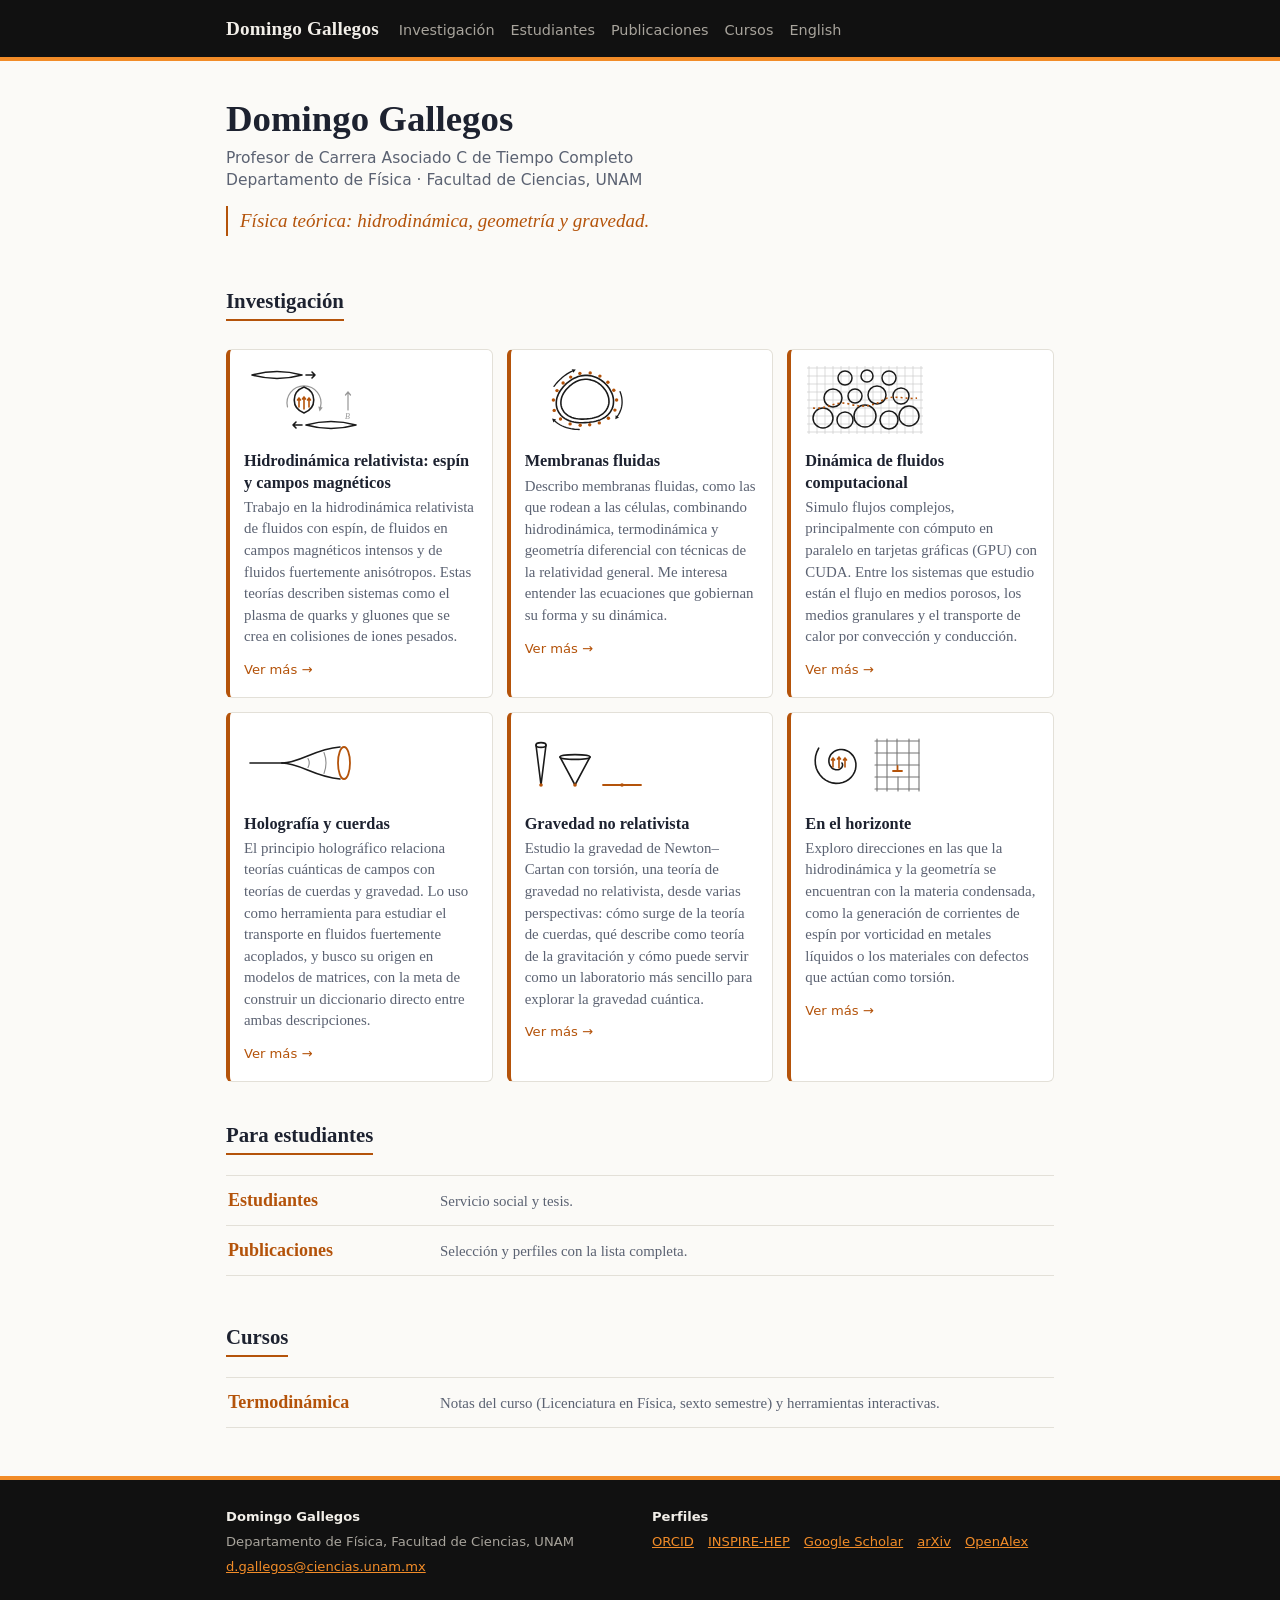
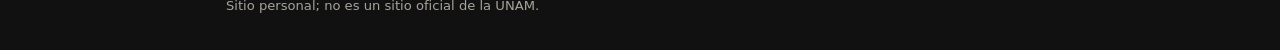
==== index.html @ 73e261c7 "Portal: primera versión" ====
<!doctype html>
<html lang="es">
<head>
<meta charset="utf-8">
<meta name="viewport" content="width=device-width, initial-scale=1">
<title>Domingo Gallegos</title>
<link rel="stylesheet" href="style.css">
</head>
<body>
<header class="site"><div class="wrap">
<a class="brand" href="./">Domingo Gallegos</a>
<nav><a href="investigacion/">Investigación</a><a href="tesis/">Estudiantes</a><a href="publicaciones/">Publicaciones</a><a href="#cursos">Cursos</a><a href="en/" lang="en">English</a></nav>
</div></header>
<main><div class="wrap">
<section class="hero">
<h1>Domingo Gallegos</h1>
<p class="aff"><span>Profesor de Carrera Asociado C de Tiempo Completo</span><span>Departamento de Física · Facultad de Ciencias, UNAM</span></p>
<p class="tagline">Física teórica: hidrodinámica, geometría y gravedad.</p>
</section>
<h2>Investigación</h2>
<div class="tiles t32"><a class="tile" href="investigacion/#hidrodinamica-relativista"><span class="ilu"><svg viewBox="0 0 120 72" aria-hidden="true"><g fill="none" stroke="currentColor" stroke-width="1.6" stroke-linecap="round" stroke-linejoin="round"><path d="M8 11q25-7 50 0q-25 7-50 0z"/><path d="M62 61q25-7 50 0q-25 7-50 0z"/><path d="M62 11h9m-3-3 3 3-3 3"/><path d="M58 61h-9m3-3-3 3 3 3"/><path d="M60 23C73 28 73 44 60 49C47 44 47 28 60 23z"/></g><g fill="none" stroke="currentColor" stroke-width="1.2" stroke-linecap="round" opacity="0.45"><path d="M43.5 43A17 17 0 1 1 76.5 43"/><path d="M74.3 42.4 78.7 43.5 75.6 47.6z" fill="currentColor" stroke="none"/><path d="M104 46V28m-2.5 3 2.5-3 2.5 3"/><text x="101" y="55" font-size="8" font-family="serif" font-style="italic" stroke="none" fill="currentColor">B</text></g><g fill="none" stroke="var(--orange)" stroke-width="1.6" stroke-linecap="round"><path d="M55 43v-9m-1.5 2 1.5-2 1.5 2"/><path d="M60 45v-12m-1.5 2 1.5-2 1.5 2"/><path d="M65 43v-9m-1.5 2 1.5-2 1.5 2"/></g></svg></span><span class="tbody"><h3>Hidrodinámica relativista: espín y campos magnéticos</h3><p>Trabajo en la hidrodinámica relativista de fluidos con espín, de fluidos en campos magnéticos intensos y de fluidos fuertemente anisótropos. Estas teorías describen sistemas como el plasma de quarks y gluones que se crea en colisiones de iones pesados.</p><span class="more">Ver más →</span></span></a><a class="tile" href="investigacion/#membranas"><span class="ilu"><svg viewBox="0 0 120 72" aria-hidden="true"><g fill="none" stroke="currentColor" stroke-width="1.6" stroke-linejoin="round"><path d="M88.5 36.0 L88.5 38.3 L88.3 40.6 L87.8 42.9 L86.9 45.1 L85.8 47.2 L84.5 49.1 L82.9 50.8 L81.1 52.4 L79.2 53.8 L77.1 54.9 L75.0 55.9 L72.9 56.6 L70.7 57.2 L68.5 57.7 L66.4 58.0 L64.2 58.3 L62.1 58.5 L60.0 58.6 L57.9 58.7 L55.7 58.7 L53.5 58.6 L51.2 58.4 L48.9 58.0 L46.6 57.5 L44.3 56.8 L42.1 55.8 L39.9 54.6 L37.9 53.2 L36.1 51.5 L34.6 49.6 L33.3 47.5 L32.3 45.3 L31.6 43.0 L31.3 40.7 L31.3 38.3 L31.5 36.0 L32.0 33.7 L32.8 31.6 L33.7 29.5 L34.8 27.5 L36.0 25.7 L37.4 23.9 L38.8 22.3 L40.3 20.7 L41.9 19.2 L43.6 17.9 L45.3 16.6 L47.1 15.4 L49.1 14.3 L51.1 13.4 L53.2 12.6 L55.4 12.0 L57.7 11.6 L60.0 11.4 L62.3 11.4 L64.6 11.6 L66.9 12.0 L69.2 12.7 L71.3 13.5 L73.4 14.5 L75.4 15.7 L77.2 17.0 L79.0 18.4 L80.6 20.0 L82.2 21.6 L83.6 23.4 L84.8 25.3 L85.9 27.3 L86.9 29.3 L87.7 31.5 L88.2 33.7Z"/><path d="M83.9 36.0 L84.0 37.9 L83.8 39.9 L83.3 41.8 L82.6 43.6 L81.7 45.4 L80.6 47.0 L79.2 48.5 L77.7 49.8 L76.1 50.9 L74.4 51.9 L72.6 52.7 L70.8 53.3 L69.0 53.8 L67.2 54.2 L65.4 54.5 L63.6 54.7 L61.8 54.9 L60.0 55.0 L58.2 55.1 L56.4 55.1 L54.5 55.0 L52.6 54.8 L50.7 54.5 L48.7 54.1 L46.8 53.4 L44.9 52.6 L43.1 51.6 L41.5 50.4 L39.9 49.0 L38.6 47.4 L37.6 45.7 L36.7 43.8 L36.2 41.9 L35.9 39.9 L35.9 38.0 L36.1 36.0 L36.5 34.1 L37.1 32.3 L37.9 30.5 L38.8 28.9 L39.9 27.3 L41.0 25.8 L42.2 24.5 L43.5 23.2 L44.8 21.9 L46.2 20.8 L47.7 19.7 L49.2 18.7 L50.8 17.8 L52.5 17.0 L54.3 16.3 L56.2 15.8 L58.1 15.5 L60.0 15.3 L62.0 15.3 L63.9 15.5 L65.8 15.9 L67.7 16.4 L69.5 17.1 L71.3 17.9 L72.9 18.9 L74.5 20.0 L76.0 21.2 L77.3 22.5 L78.6 23.9 L79.8 25.4 L80.9 27.0 L81.8 28.7 L82.6 30.4 L83.2 32.2 L83.7 34.1Z"/></g><g fill="var(--orange)"><circle cx="91.6" cy="36.0" r="1.7"/><circle cx="89.9" cy="46.1" r="1.7"/><circle cx="83.4" cy="54.2" r="1.7"/><circle cx="74.3" cy="58.9" r="1.7"/><circle cx="64.7" cy="60.7" r="1.7"/><circle cx="55.2" cy="61.2" r="1.7"/><circle cx="45.1" cy="59.9" r="1.7"/><circle cx="35.5" cy="55.0" r="1.7"/><circle cx="29.2" cy="46.4" r="1.7"/><circle cx="28.4" cy="36.0" r="1.7"/><circle cx="32.0" cy="26.6" r="1.7"/><circle cx="38.1" cy="19.0" r="1.7"/><circle cx="45.7" cy="13.1" r="1.7"/><circle cx="54.9" cy="9.4" r="1.7"/><circle cx="65.2" cy="8.9" r="1.7"/><circle cx="74.9" cy="12.1" r="1.7"/><circle cx="82.9" cy="18.2" r="1.7"/><circle cx="88.8" cy="26.3" r="1.7"/></g><g fill="none" stroke="currentColor" stroke-width="1.3" stroke-linecap="round"><path d="M29.0 22.4 L30.2 20.8 L31.5 19.2 L32.8 17.7 L34.3 16.3 L35.7 14.9 L37.2 13.6 L38.8 12.3 L40.4 11.1 L42.1 9.9 L43.8 8.9 L45.6 7.9 L47.5 7.0"/><path d="M48.4 8.8 L50.8 5.4 L46.7 5.2Z" fill="currentColor" stroke="none"/><path d="M95.1 27.7 L95.8 29.7 L96.4 31.8 L96.8 33.9 L97.0 36.0 L97.1 38.2 L97.0 40.3 L96.7 42.4 L96.2 44.6 L95.5 46.6 L94.6 48.6 L93.6 50.5 L92.3 52.4"/><path d="M90.7 51.2 L90.3 55.3 L94.0 53.5Z" fill="currentColor" stroke="none"/><path d="M54.2 65.5 L52.2 65.4 L50.1 65.3 L48.0 65.0 L45.8 64.7 L43.7 64.2 L41.5 63.6 L39.4 62.9 L37.3 62.0 L35.3 61.0 L33.3 59.8 L31.5 58.4 L29.8 56.9"/><path d="M31.1 55.4 L27.1 54.5 L28.4 58.4Z" fill="currentColor" stroke="none"/></g></svg></span><span class="tbody"><h3>Membranas fluidas</h3><p>Describo membranas fluidas, como las que rodean a las células, combinando hidrodinámica, termodinámica y geometría diferencial con técnicas de la relatividad general. Me interesa entender las ecuaciones que gobiernan su forma y su dinámica.</p><span class="more">Ver más →</span></span></a><a class="tile" href="investigacion/#cfd"><span class="ilu"><svg viewBox="0 0 120 72" aria-hidden="true"><g stroke="currentColor" stroke-width="0.7" opacity="0.22"><path d="M4 2V70"/><path d="M12 2V70"/><path d="M20 2V70"/><path d="M28 2V70"/><path d="M36 2V70"/><path d="M44 2V70"/><path d="M52 2V70"/><path d="M60 2V70"/><path d="M68 2V70"/><path d="M76 2V70"/><path d="M84 2V70"/><path d="M92 2V70"/><path d="M100 2V70"/><path d="M108 2V70"/><path d="M116 2V70"/><path d="M2 4H118"/><path d="M2 12H118"/><path d="M2 20H118"/><path d="M2 28H118"/><path d="M2 36H118"/><path d="M2 44H118"/><path d="M2 52H118"/><path d="M2 60H118"/><path d="M2 68H118"/></g><g fill="none" stroke="currentColor" stroke-width="1.5"><circle cx="18" cy="54" r="10"/><circle cx="40" cy="56" r="8"/><circle cx="60" cy="52" r="11"/><circle cx="84" cy="56" r="9"/><circle cx="104" cy="52" r="10"/><circle cx="28" cy="34" r="9"/><circle cx="50" cy="32" r="7"/><circle cx="72" cy="31" r="9"/><circle cx="96" cy="32" r="8"/><circle cx="40" cy="14" r="7"/><circle cx="62" cy="12" r="6"/><circle cx="84" cy="14" r="7"/></g><path d="M8 44c14 2 22-8 36-4s24 2 34-4 24 0 34-2" fill="none" stroke="var(--orange)" stroke-width="1.6" stroke-dasharray="2 3"/></svg></span><span class="tbody"><h3>Dinámica de fluidos computacional</h3><p>Simulo flujos complejos, principalmente con cómputo en paralelo en tarjetas gráficas (GPU) con CUDA. Entre los sistemas que estudio están el flujo en medios porosos, los medios granulares y el transporte de calor por convección y conducción.</p><span class="more">Ver más →</span></span></a><a class="tile" href="investigacion/#holografia-y-cuerdas"><span class="ilu"><svg viewBox="0 0 120 72" aria-hidden="true"><g fill="none" stroke="currentColor" stroke-width="1.6" stroke-linecap="round"><path d="M6 36H38"/><path d="M38 36C56 36 70 22 96 20"/><path d="M38 36C56 36 70 50 96 52"/><path d="M64 31.5q2.5 4.5 0 9" stroke-width="1.1" opacity="0.5"/><path d="M80 25.5q4 10.5 0 21" stroke-width="1.1" opacity="0.5"/></g><ellipse cx="100" cy="36" rx="6" ry="16" fill="none" stroke="var(--orange)" stroke-width="1.8"/></svg></span><span class="tbody"><h3>Holografía y cuerdas</h3><p>El principio holográfico relaciona teorías cuánticas de campos con teorías de cuerdas y gravedad. Lo uso como herramienta para estudiar el transporte en fluidos fuertemente acoplados, y busco su origen en modelos de matrices, con la meta de construir un diccionario directo entre ambas descripciones.</p><span class="more">Ver más →</span></span></a><a class="tile" href="investigacion/#gravedad-no-relativista"><span class="ilu"><svg viewBox="0 0 120 72" aria-hidden="true"><g fill="none" stroke="currentColor" stroke-width="1.6" stroke-linecap="round" stroke-linejoin="round"><path d="M16 58L11 18M16 58L21 18"/><ellipse cx="16" cy="18" rx="5" ry="2.4"/><path d="M50 58L35 30M50 58L65 30"/><ellipse cx="50" cy="30" rx="15" ry="2.4"/></g><path d="M78 58H116" fill="none" stroke="var(--orange)" stroke-width="1.8" stroke-linecap="round"/><g fill="var(--orange)"><circle cx="16" cy="58" r="1.8"/><circle cx="50" cy="58" r="1.8"/><circle cx="97" cy="58" r="1.8"/></g></svg></span><span class="tbody"><h3>Gravedad no relativista</h3><p>Estudio la gravedad de Newton–Cartan con torsión, una teoría de gravedad no relativista, desde varias perspectivas: cómo surge de la teoría de cuerdas, qué describe como teoría de la gravitación y cómo puede servir como un laboratorio más sencillo para explorar la gravedad cuántica.</p><span class="more">Ver más →</span></span></a><a class="tile" href="investigacion/#en-el-horizonte"><span class="ilu"><svg viewBox="0 0 120 72" aria-hidden="true"><g fill="none" stroke="currentColor" stroke-width="1.6" stroke-linecap="round"><path d="M37.0 36.0 L37.3 36.6 L37.5 37.3 L37.6 38.0 L37.5 38.8 L37.2 39.7 L36.7 40.5 L36.1 41.2 L35.2 41.9 L34.2 42.4 L33.1 42.7 L31.9 42.8 L30.6 42.7 L29.3 42.3 L28.0 41.7 L26.8 40.8 L25.8 39.6 L24.9 38.3 L24.3 36.7 L23.9 35.0 L23.9 33.2 L24.1 31.4 L24.8 29.6 L25.7 27.8 L27.0 26.3 L28.6 24.9 L30.5 23.8 L32.5 23.0 L34.8 22.5 L37.1 22.5 L39.5 22.9 L41.9 23.7 L44.1 24.9 L46.1 26.6 L47.9 28.6 L49.3 30.9 L50.3 33.5 L50.9 36.4 L50.9 39.3 L50.5 42.2 L49.5 45.1 L48.0 47.9 L46.0 50.4 L43.6 52.5 L40.8 54.3 L37.7 55.5 L34.3 56.2 L30.8 56.4 L27.3 55.9 L23.8 54.8 L20.6 53.1 L17.6 50.8 L15.0 48.0 L12.9 44.8 L11.3 41.2 L10.4 37.3 L10.2 33.2 L10.6 29.1 L11.8 25.1 L13.7 21.2"/></g><g fill="none" stroke="var(--orange)" stroke-width="1.6" stroke-linecap="round"><path d="M28 40v-9m-1.5 2 1.5-2 1.5 2"/><path d="M34 41v-11m-1.5 2 1.5-2 1.5 2"/><path d="M40 40v-9m-1.5 2 1.5-2 1.5 2"/></g><g fill="none" stroke="currentColor" stroke-width="1.1" stroke-linecap="round" opacity="0.6"><path d="M70 14H114"/><path d="M70 26H114"/><path d="M70 38H114"/><path d="M70 50H114"/><path d="M70 62H114"/><path d="M72 12V64"/><path d="M82 12V64"/><path d="M104 12V64"/><path d="M114 12V64"/><path d="M92 12V38"/><path d="M93 64V50"/></g><path d="M88 44h9M92.5 44v-5" fill="none" stroke="var(--orange)" stroke-width="1.8" stroke-linecap="round"/></svg></span><span class="tbody"><h3>En el horizonte</h3><p>Exploro direcciones en las que la hidrodinámica y la geometría se encuentran con la materia condensada, como la generación de corrientes de espín por vorticidad en metales líquidos o los materiales con defectos que actúan como torsión.</p><span class="more">Ver más →</span></span></a></div>
<h2>Para estudiantes</h2>
<ul class="rows">
<li><a href="tesis/"><b>Estudiantes</b><span>Servicio social y tesis.</span></a></li>
<li><a href="publicaciones/"><b>Publicaciones</b><span>Selección y perfiles con la lista completa.</span></a></li>
</ul>
<h2 id="cursos">Cursos</h2>
<ul class="rows">
<li><a href="termodinamica/"><b>Termodinámica</b><span>Notas del curso (Licenciatura en Física, sexto semestre) y herramientas interactivas.</span></a></li>
</ul>
</div></main>
<footer class="site"><div class="wrap">
<div class="fcols">
<div><p class="fname">Domingo Gallegos</p><p>Departamento de Física, Facultad de Ciencias, UNAM</p><p><a href="mailto:d.gallegos@ciencias.unam.mx">d.gallegos@ciencias.unam.mx</a></p></div>
<div><p class="fname">Perfiles</p><ul class="flinks"><li><a href="https://orcid.org/0000-0003-2841-3504">ORCID</a></li><li><a href="https://inspirehep.net/authors/1765943">INSPIRE-HEP</a></li><li><a href="https://scholar.google.com/citations?user=hupvKaYAAAAJ">Google Scholar</a></li><li><a href="https://arxiv.org/a/0000-0003-2841-3504">arXiv</a></li><li><a href="https://openalex.org/authors/A5072152546">OpenAlex</a></li></ul></div>
</div>
<p class="disc">Sitio personal; no es un sitio oficial de la UNAM.</p>
</div></footer>
</body>
</html>
---- style.css ----
/* Portal domingogallegos.com — propio, basado en el estilo del sitio del curso */
:root {
  --bg: #fbfaf7;
  --surface: #ffffff;
  --ink: #1d2230;
  --muted: #5b6272;
  --line: #e3e0d8;
  --blue: #1a1a1a;          /* acento oscuro (títulos, dibujos) */
  --orange: #b4530a;        /* enlaces y acentos sobre fondo claro */
  --bar: #111111;           /* encabezado y pie */
  --bar-ink: #f2efe9;
  --bar-muted: #a8a49c;
  --bar-accent: #f28c28;
  --serif: "Iowan Old Style", "Palatino Linotype", Palatino, "Book Antiqua", Georgia, serif;
  --sans: system-ui, -apple-system, "Segoe UI", Roboto, sans-serif;
  color-scheme: light dark;
}
@media (prefers-color-scheme: dark) {
  :root {
    --bg: #14171f;
    --surface: #1c2029;
    --ink: #e7e9ee;
    --muted: #a3a9b6;
    --line: #2e3442;
    --blue: #ece8e1;
    --orange: #f0a060;
    --bar: #050505;
    --bar-ink: #f2efe9;
    --bar-muted: #9a968e;
    --bar-accent: #f28c28;
  }
}
* { box-sizing: border-box; }
html { -webkit-text-size-adjust: 100%; }
body {
  margin: 0; background: var(--bg); color: var(--ink);
  font-family: var(--serif); font-size: 18px; line-height: 1.6;
  overflow-wrap: break-word;
}
a { color: var(--orange); }
a:hover { color: var(--ink); }
.wrap { max-width: 860px; margin: 0 auto; padding: 0 16px; }

header.site { background: var(--bar); border-bottom: 4px solid var(--bar-accent); }
header.site .wrap { display: flex; flex-wrap: wrap; align-items: baseline; gap: 4px 20px; padding-top: 14px; padding-bottom: 12px; }
header.site .brand { font-weight: 700; font-size: 1.2rem; color: var(--bar-ink); text-decoration: none; letter-spacing: 0.01em; }
header.site .brand:hover { color: var(--bar-accent); }
header.site nav { display: flex; flex-wrap: wrap; gap: 4px 16px; font-family: var(--sans); font-size: 0.9rem; }
header.site nav a { text-decoration: none; color: var(--bar-muted); }
header.site nav a:hover, header.site nav a[aria-current] { color: var(--bar-accent); }

main { padding: 28px 0 40px; }
h1 { font-size: 2rem; line-height: 1.2; margin: 0 0 6px; color: var(--ink); font-weight: 700; }
h2 { font-size: 1.3rem; margin: 36px 0 12px; font-weight: 600; border-bottom: 2px solid var(--orange); display: inline-block; padding-bottom: 2px; }
h3 { font-size: 1.05rem; margin: 0 0 4px; }
.kicker { font-family: var(--sans); font-size: 0.8rem; letter-spacing: 0.08em; text-transform: uppercase; color: var(--orange); margin: 0 0 6px; }
.kicker a { color: inherit; text-decoration: none; }
.lead { font-size: 1.1rem; }
.muted { color: var(--muted); }
.status { font-family: var(--sans); font-size: 0.9rem; color: var(--muted); margin: 0 0 18px; }
.soon { color: var(--muted); font-style: italic; }

ul.lines { padding-left: 1.2em; }
ul.lines li { margin: 0.4em 0; }
ul.lines a { text-decoration: none; }

.grid { display: grid; grid-template-columns: repeat(auto-fill, minmax(240px, 1fr)); gap: 14px; margin-top: 18px; }
.card { background: var(--surface); border: 1px solid var(--line); border-radius: 8px; padding: 14px 16px; display: flex; flex-direction: column; gap: 4px; text-decoration: none; color: var(--ink); }
a.card:hover { border-color: var(--orange); color: var(--ink); }
.card h3 { color: var(--ink); }
.card p { margin: 0; font-size: 0.95rem; color: var(--muted); }

.table-wrap { overflow-x: auto; }
table { border-collapse: collapse; width: 100%; font-size: 0.92rem; }
th, td { text-align: left; padding: 6px 8px; border-bottom: 1px solid var(--line); vertical-align: top; }
thead th { font-family: var(--sans); font-size: 0.8rem; color: var(--muted); font-weight: 600; }
tbody th { font-weight: 600; }
tbody th a { text-decoration: none; }

footer.site { background: var(--bar); border-top: 4px solid var(--bar-accent); padding: 22px 0 30px; font-family: var(--sans); font-size: 0.82rem; color: var(--bar-muted); }
footer.site a { color: var(--bar-accent); }
footer.site a:hover { color: var(--bar-ink); }
footer.site p { margin: 4px 0; }

@media (max-width: 600px) {
  body { font-size: 17px; }
  h1 { font-size: 1.7rem; }
  /* Tabla de tesis: una tarjeta por línea */
  table.stack thead { display: none; }
  table.stack, table.stack tbody, table.stack tr, table.stack th, table.stack td { display: block; width: 100%; }
  table.stack tr { border-bottom: 1px solid var(--line); padding: 8px 0; }
  table.stack th, table.stack td { border: 0; padding: 2px 0; }
  table.stack td::before { content: attr(data-nivel) ": "; font-style: normal; color: var(--ink); font-family: var(--sans); font-size: 0.85rem; }
}

/* Bloques visuales (tarjetas con ilustración, filas) */
.hero { padding: 8px 0 4px; }
.hero h1 { font-size: 2.3rem; }
.tiles { display: flex; flex-wrap: wrap; justify-content: center; align-items: stretch; gap: 14px; margin-top: 16px; }
.tiles > .tile { flex: 0 0 100%; }
@media (min-width: 700px) {
  .tiles.t221 > .tile { flex-basis: calc((100% - 14px) / 2); }
  .tiles.t32 > .tile { flex-basis: calc((100% - 28px) / 3); flex-direction: column; }
  .tiles.t32 .ilu { width: 120px; }
}
.tile { display: flex; gap: 14px; align-items: flex-start; background: var(--surface); border: 1px solid var(--line); border-left: 4px solid var(--orange); border-radius: 6px; padding: 14px; text-decoration: none; color: var(--ink); }
a.tile:hover { border-color: var(--orange); color: var(--ink); }
.ilu { flex: none; width: 96px; color: var(--blue); }
.ilu svg { width: 100%; height: auto; display: block; }
.tbody { min-width: 0; }
.tile h3 { color: var(--ink); font-size: 1.02rem; line-height: 1.3; }
.tile p { margin: 0 0 6px; font-size: 0.93rem; color: var(--muted); line-height: 1.45; }
.more { font-family: var(--sans); font-size: 0.82rem; color: var(--orange); }
.linehead { display: flex; gap: 18px; align-items: center; }
.linehead .ilu { width: 140px; }

ul.rows { list-style: none; padding: 0; margin: 8px 0; border-top: 1px solid var(--line); }
ul.rows li { border-bottom: 1px solid var(--line); }
ul.rows a, ul.rows.plain li { display: flex; flex-wrap: wrap; gap: 2px 14px; align-items: baseline; padding: 10px 2px; text-decoration: none; color: var(--ink); }
ul.rows a b { color: var(--orange); }
ul.rows a:hover b { color: var(--ink); }
ul.rows b { min-width: 11em; }
ul.rows span { color: var(--muted); font-size: 0.93rem; }
ol.steps { padding-left: 1.4em; }
ol.steps li { margin: 0.3em 0; }

.fcols { display: grid; grid-template-columns: repeat(auto-fit, minmax(220px, 1fr)); gap: 8px 24px; }
.fname { font-weight: 600; color: var(--bar-ink); }
ul.flinks { list-style: none; padding: 0; margin: 4px 0; display: flex; flex-wrap: wrap; gap: 2px 14px; }
footer.site .disc { margin-top: 14px; }

@media (max-width: 600px) {
  .hero h1 { font-size: 1.9rem; }
  .ilu { width: 72px; }
  .linehead { flex-direction: column; align-items: flex-start; gap: 6px; }
  .linehead .ilu { width: 120px; }
}

/* Encabezado de la página de inicio */
.aff { font-family: var(--sans); color: var(--muted); margin: 4px 0 14px; line-height: 1.45;
       font-size: clamp(12px, 3.55vw, 15.5px); }
.aff span { display: block; white-space: nowrap; }
.tagline { font-style: italic; color: var(--orange); font-size: clamp(14px, 4.1vw, 19px); margin: 0 0 8px; padding-left: 12px; border-left: 2px solid var(--orange); }
h3.lh { margin: 16px 0 2px; font-size: 1rem; }
h3.lh a { color: var(--ink); text-decoration: none; }
h3.lh a:hover { color: var(--orange); }
.grp { font-family: var(--sans); font-size: 0.85rem; letter-spacing: 0.08em; text-transform: uppercase; color: var(--muted); border: 0; display: block; margin: 28px 0 0; font-weight: 600; }
ul.invite { list-style: none; padding: 0; margin: 16px 0; }
ul.invite li { position: relative; padding: 10px 0 10px 18px; border-bottom: 1px solid var(--line); }
ul.invite li::before { content: ""; position: absolute; left: 0; top: 1.15em; width: 7px; height: 7px; background: var(--orange); border-radius: 50%; }
ul.invite li:first-child { font-size: 1.12rem; font-weight: 600; }
/* «En el horizonte»: línea en desarrollo, borde punteado */
.tiles.solo { margin-top: 28px; }
.tiles.solo > .tile, a.tile[href$="en-el-horizonte/"] { border-style: dashed; border-left-style: solid; }

/* Investigación: índice editorial */
section.grupo { margin-top: 30px; }
section.grupo > h2 { margin-bottom: 4px; }
.gintro { color: var(--muted); margin: 6px 0 10px; max-width: 46em; }
ol.idx { list-style: none; padding: 0; margin: 0; border-top: 1px solid var(--line); }
ol.idx li.row { display: grid; grid-template-columns: 2.2em 160px 1fr; gap: 0 20px; align-items: start; padding: 20px 0; border-bottom: 1px solid var(--line); }
ol.idx .n { font-family: var(--sans); font-weight: 700; font-size: 1.5rem; line-height: 1; color: var(--orange); padding-top: 4px; }
ol.idx .ilu { width: 160px; color: var(--blue); }
.rbody { min-width: 0; }
.rbody h3 { font-size: 1.12rem; margin: 0 0 4px; }
.rbody h3 a { color: var(--ink); text-decoration: none; }
.rbody h3 a:hover { color: var(--orange); }
.rbody p { margin: 0 0 8px; }
.rlinks { font-family: var(--sans); font-size: 0.85rem; }
.rlinks a { text-decoration: none; }
.cons { font-family: var(--sans); font-size: 0.8rem; color: var(--muted); }
.cons span { font-weight: 600; margin-right: 2px; }
.cons a { color: var(--muted); }
.cons a:hover { color: var(--orange); }
section.horizonte ol.idx { border: 1px dashed var(--muted); border-left: 4px solid var(--orange); border-radius: 6px; padding: 0 16px; margin-top: 12px; background: var(--surface); }
section.horizonte ol.idx li.row { border-bottom: 0; }
@media (max-width: 640px) {
  ol.idx li.row { grid-template-columns: 2em 1fr; }
  ol.idx .ilu { grid-column: 2; width: 140px; margin-bottom: 8px; }
  ol.idx .rbody { grid-column: 2; }
}
.rep { font-size: 0.93rem; }
.rep .rl { font-family: var(--sans); font-size: 0.8rem; font-weight: 600; color: var(--muted); margin-right: 4px; }
.rep .ri { display: block; margin-top: 2px; }
.rep .nota { font-family: var(--sans); font-size: 0.78rem; color: var(--muted); margin-left: 4px; }
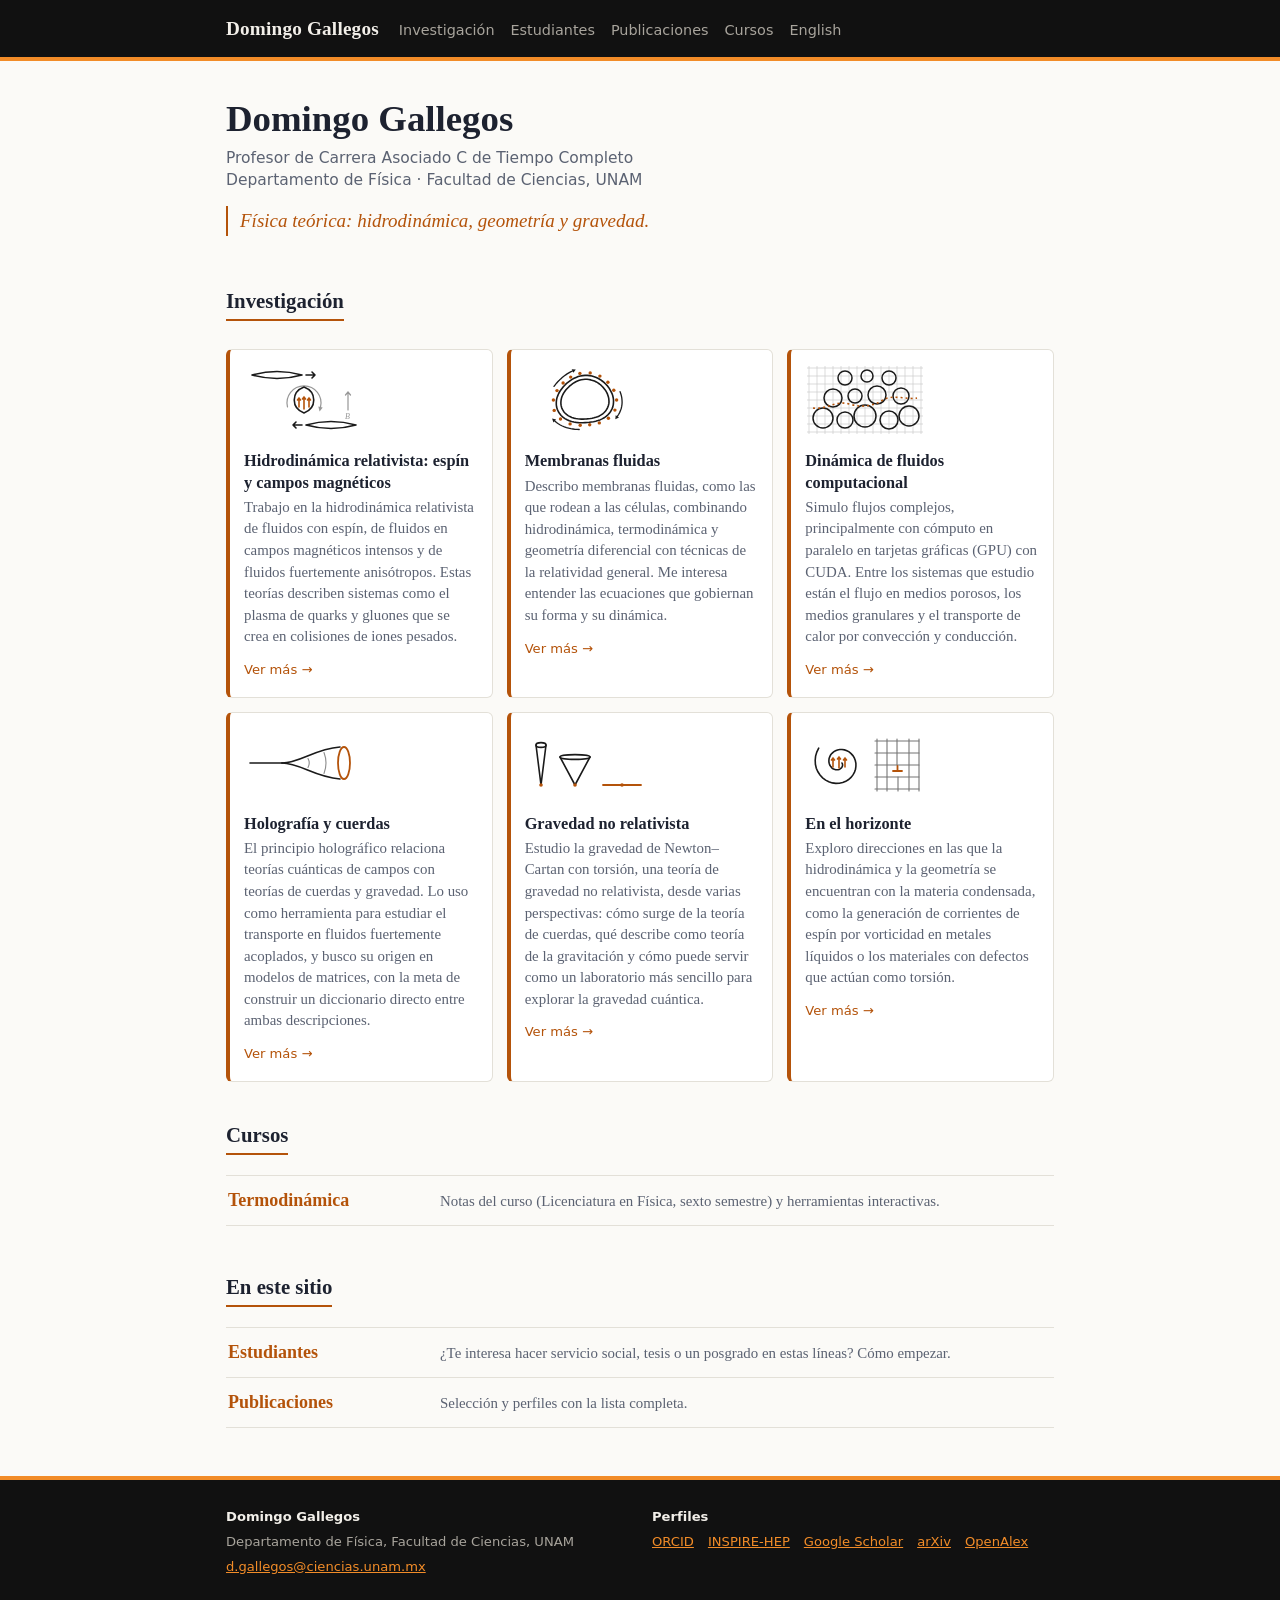
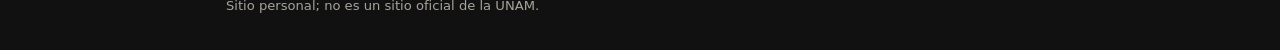
==== commit 0481a9e8: "Portal: publicaciones, inicio y /en/" ====
--- a/index.html
+++ b/index.html
@@ -19,14 +19,14 @@
 </section>
 <h2>Investigación</h2>
 <div class="tiles t32"><a class="tile" href="investigacion/#hidrodinamica-relativista"><span class="ilu"><svg viewBox="0 0 120 72" aria-hidden="true"><g fill="none" stroke="currentColor" stroke-width="1.6" stroke-linecap="round" stroke-linejoin="round"><path d="M8 11q25-7 50 0q-25 7-50 0z"/><path d="M62 61q25-7 50 0q-25 7-50 0z"/><path d="M62 11h9m-3-3 3 3-3 3"/><path d="M58 61h-9m3-3-3 3 3 3"/><path d="M60 23C73 28 73 44 60 49C47 44 47 28 60 23z"/></g><g fill="none" stroke="currentColor" stroke-width="1.2" stroke-linecap="round" opacity="0.45"><path d="M43.5 43A17 17 0 1 1 76.5 43"/><path d="M74.3 42.4 78.7 43.5 75.6 47.6z" fill="currentColor" stroke="none"/><path d="M104 46V28m-2.5 3 2.5-3 2.5 3"/><text x="101" y="55" font-size="8" font-family="serif" font-style="italic" stroke="none" fill="currentColor">B</text></g><g fill="none" stroke="var(--orange)" stroke-width="1.6" stroke-linecap="round"><path d="M55 43v-9m-1.5 2 1.5-2 1.5 2"/><path d="M60 45v-12m-1.5 2 1.5-2 1.5 2"/><path d="M65 43v-9m-1.5 2 1.5-2 1.5 2"/></g></svg></span><span class="tbody"><h3>Hidrodinámica relativista: espín y campos magnéticos</h3><p>Trabajo en la hidrodinámica relativista de fluidos con espín, de fluidos en campos magnéticos intensos y de fluidos fuertemente anisótropos. Estas teorías describen sistemas como el plasma de quarks y gluones que se crea en colisiones de iones pesados.</p><span class="more">Ver más →</span></span></a><a class="tile" href="investigacion/#membranas"><span class="ilu"><svg viewBox="0 0 120 72" aria-hidden="true"><g fill="none" stroke="currentColor" stroke-width="1.6" stroke-linejoin="round"><path d="M88.5 36.0 L88.5 38.3 L88.3 40.6 L87.8 42.9 L86.9 45.1 L85.8 47.2 L84.5 49.1 L82.9 50.8 L81.1 52.4 L79.2 53.8 L77.1 54.9 L75.0 55.9 L72.9 56.6 L70.7 57.2 L68.5 57.7 L66.4 58.0 L64.2 58.3 L62.1 58.5 L60.0 58.6 L57.9 58.7 L55.7 58.7 L53.5 58.6 L51.2 58.4 L48.9 58.0 L46.6 57.5 L44.3 56.8 L42.1 55.8 L39.9 54.6 L37.9 53.2 L36.1 51.5 L34.6 49.6 L33.3 47.5 L32.3 45.3 L31.6 43.0 L31.3 40.7 L31.3 38.3 L31.5 36.0 L32.0 33.7 L32.8 31.6 L33.7 29.5 L34.8 27.5 L36.0 25.7 L37.4 23.9 L38.8 22.3 L40.3 20.7 L41.9 19.2 L43.6 17.9 L45.3 16.6 L47.1 15.4 L49.1 14.3 L51.1 13.4 L53.2 12.6 L55.4 12.0 L57.7 11.6 L60.0 11.4 L62.3 11.4 L64.6 11.6 L66.9 12.0 L69.2 12.7 L71.3 13.5 L73.4 14.5 L75.4 15.7 L77.2 17.0 L79.0 18.4 L80.6 20.0 L82.2 21.6 L83.6 23.4 L84.8 25.3 L85.9 27.3 L86.9 29.3 L87.7 31.5 L88.2 33.7Z"/><path d="M83.9 36.0 L84.0 37.9 L83.8 39.9 L83.3 41.8 L82.6 43.6 L81.7 45.4 L80.6 47.0 L79.2 48.5 L77.7 49.8 L76.1 50.9 L74.4 51.9 L72.6 52.7 L70.8 53.3 L69.0 53.8 L67.2 54.2 L65.4 54.5 L63.6 54.7 L61.8 54.9 L60.0 55.0 L58.2 55.1 L56.4 55.1 L54.5 55.0 L52.6 54.8 L50.7 54.5 L48.7 54.1 L46.8 53.4 L44.9 52.6 L43.1 51.6 L41.5 50.4 L39.9 49.0 L38.6 47.4 L37.6 45.7 L36.7 43.8 L36.2 41.9 L35.9 39.9 L35.9 38.0 L36.1 36.0 L36.5 34.1 L37.1 32.3 L37.9 30.5 L38.8 28.9 L39.9 27.3 L41.0 25.8 L42.2 24.5 L43.5 23.2 L44.8 21.9 L46.2 20.8 L47.7 19.7 L49.2 18.7 L50.8 17.8 L52.5 17.0 L54.3 16.3 L56.2 15.8 L58.1 15.5 L60.0 15.3 L62.0 15.3 L63.9 15.5 L65.8 15.9 L67.7 16.4 L69.5 17.1 L71.3 17.9 L72.9 18.9 L74.5 20.0 L76.0 21.2 L77.3 22.5 L78.6 23.9 L79.8 25.4 L80.9 27.0 L81.8 28.7 L82.6 30.4 L83.2 32.2 L83.7 34.1Z"/></g><g fill="var(--orange)"><circle cx="91.6" cy="36.0" r="1.7"/><circle cx="89.9" cy="46.1" r="1.7"/><circle cx="83.4" cy="54.2" r="1.7"/><circle cx="74.3" cy="58.9" r="1.7"/><circle cx="64.7" cy="60.7" r="1.7"/><circle cx="55.2" cy="61.2" r="1.7"/><circle cx="45.1" cy="59.9" r="1.7"/><circle cx="35.5" cy="55.0" r="1.7"/><circle cx="29.2" cy="46.4" r="1.7"/><circle cx="28.4" cy="36.0" r="1.7"/><circle cx="32.0" cy="26.6" r="1.7"/><circle cx="38.1" cy="19.0" r="1.7"/><circle cx="45.7" cy="13.1" r="1.7"/><circle cx="54.9" cy="9.4" r="1.7"/><circle cx="65.2" cy="8.9" r="1.7"/><circle cx="74.9" cy="12.1" r="1.7"/><circle cx="82.9" cy="18.2" r="1.7"/><circle cx="88.8" cy="26.3" r="1.7"/></g><g fill="none" stroke="currentColor" stroke-width="1.3" stroke-linecap="round"><path d="M29.0 22.4 L30.2 20.8 L31.5 19.2 L32.8 17.7 L34.3 16.3 L35.7 14.9 L37.2 13.6 L38.8 12.3 L40.4 11.1 L42.1 9.9 L43.8 8.9 L45.6 7.9 L47.5 7.0"/><path d="M48.4 8.8 L50.8 5.4 L46.7 5.2Z" fill="currentColor" stroke="none"/><path d="M95.1 27.7 L95.8 29.7 L96.4 31.8 L96.8 33.9 L97.0 36.0 L97.1 38.2 L97.0 40.3 L96.7 42.4 L96.2 44.6 L95.5 46.6 L94.6 48.6 L93.6 50.5 L92.3 52.4"/><path d="M90.7 51.2 L90.3 55.3 L94.0 53.5Z" fill="currentColor" stroke="none"/><path d="M54.2 65.5 L52.2 65.4 L50.1 65.3 L48.0 65.0 L45.8 64.7 L43.7 64.2 L41.5 63.6 L39.4 62.9 L37.3 62.0 L35.3 61.0 L33.3 59.8 L31.5 58.4 L29.8 56.9"/><path d="M31.1 55.4 L27.1 54.5 L28.4 58.4Z" fill="currentColor" stroke="none"/></g></svg></span><span class="tbody"><h3>Membranas fluidas</h3><p>Describo membranas fluidas, como las que rodean a las células, combinando hidrodinámica, termodinámica y geometría diferencial con técnicas de la relatividad general. Me interesa entender las ecuaciones que gobiernan su forma y su dinámica.</p><span class="more">Ver más →</span></span></a><a class="tile" href="investigacion/#cfd"><span class="ilu"><svg viewBox="0 0 120 72" aria-hidden="true"><g stroke="currentColor" stroke-width="0.7" opacity="0.22"><path d="M4 2V70"/><path d="M12 2V70"/><path d="M20 2V70"/><path d="M28 2V70"/><path d="M36 2V70"/><path d="M44 2V70"/><path d="M52 2V70"/><path d="M60 2V70"/><path d="M68 2V70"/><path d="M76 2V70"/><path d="M84 2V70"/><path d="M92 2V70"/><path d="M100 2V70"/><path d="M108 2V70"/><path d="M116 2V70"/><path d="M2 4H118"/><path d="M2 12H118"/><path d="M2 20H118"/><path d="M2 28H118"/><path d="M2 36H118"/><path d="M2 44H118"/><path d="M2 52H118"/><path d="M2 60H118"/><path d="M2 68H118"/></g><g fill="none" stroke="currentColor" stroke-width="1.5"><circle cx="18" cy="54" r="10"/><circle cx="40" cy="56" r="8"/><circle cx="60" cy="52" r="11"/><circle cx="84" cy="56" r="9"/><circle cx="104" cy="52" r="10"/><circle cx="28" cy="34" r="9"/><circle cx="50" cy="32" r="7"/><circle cx="72" cy="31" r="9"/><circle cx="96" cy="32" r="8"/><circle cx="40" cy="14" r="7"/><circle cx="62" cy="12" r="6"/><circle cx="84" cy="14" r="7"/></g><path d="M8 44c14 2 22-8 36-4s24 2 34-4 24 0 34-2" fill="none" stroke="var(--orange)" stroke-width="1.6" stroke-dasharray="2 3"/></svg></span><span class="tbody"><h3>Dinámica de fluidos computacional</h3><p>Simulo flujos complejos, principalmente con cómputo en paralelo en tarjetas gráficas (GPU) con CUDA. Entre los sistemas que estudio están el flujo en medios porosos, los medios granulares y el transporte de calor por convección y conducción.</p><span class="more">Ver más →</span></span></a><a class="tile" href="investigacion/#holografia-y-cuerdas"><span class="ilu"><svg viewBox="0 0 120 72" aria-hidden="true"><g fill="none" stroke="currentColor" stroke-width="1.6" stroke-linecap="round"><path d="M6 36H38"/><path d="M38 36C56 36 70 22 96 20"/><path d="M38 36C56 36 70 50 96 52"/><path d="M64 31.5q2.5 4.5 0 9" stroke-width="1.1" opacity="0.5"/><path d="M80 25.5q4 10.5 0 21" stroke-width="1.1" opacity="0.5"/></g><ellipse cx="100" cy="36" rx="6" ry="16" fill="none" stroke="var(--orange)" stroke-width="1.8"/></svg></span><span class="tbody"><h3>Holografía y cuerdas</h3><p>El principio holográfico relaciona teorías cuánticas de campos con teorías de cuerdas y gravedad. Lo uso como herramienta para estudiar el transporte en fluidos fuertemente acoplados, y busco su origen en modelos de matrices, con la meta de construir un diccionario directo entre ambas descripciones.</p><span class="more">Ver más →</span></span></a><a class="tile" href="investigacion/#gravedad-no-relativista"><span class="ilu"><svg viewBox="0 0 120 72" aria-hidden="true"><g fill="none" stroke="currentColor" stroke-width="1.6" stroke-linecap="round" stroke-linejoin="round"><path d="M16 58L11 18M16 58L21 18"/><ellipse cx="16" cy="18" rx="5" ry="2.4"/><path d="M50 58L35 30M50 58L65 30"/><ellipse cx="50" cy="30" rx="15" ry="2.4"/></g><path d="M78 58H116" fill="none" stroke="var(--orange)" stroke-width="1.8" stroke-linecap="round"/><g fill="var(--orange)"><circle cx="16" cy="58" r="1.8"/><circle cx="50" cy="58" r="1.8"/><circle cx="97" cy="58" r="1.8"/></g></svg></span><span class="tbody"><h3>Gravedad no relativista</h3><p>Estudio la gravedad de Newton–Cartan con torsión, una teoría de gravedad no relativista, desde varias perspectivas: cómo surge de la teoría de cuerdas, qué describe como teoría de la gravitación y cómo puede servir como un laboratorio más sencillo para explorar la gravedad cuántica.</p><span class="more">Ver más →</span></span></a><a class="tile" href="investigacion/#en-el-horizonte"><span class="ilu"><svg viewBox="0 0 120 72" aria-hidden="true"><g fill="none" stroke="currentColor" stroke-width="1.6" stroke-linecap="round"><path d="M37.0 36.0 L37.3 36.6 L37.5 37.3 L37.6 38.0 L37.5 38.8 L37.2 39.7 L36.7 40.5 L36.1 41.2 L35.2 41.9 L34.2 42.4 L33.1 42.7 L31.9 42.8 L30.6 42.7 L29.3 42.3 L28.0 41.7 L26.8 40.8 L25.8 39.6 L24.9 38.3 L24.3 36.7 L23.9 35.0 L23.9 33.2 L24.1 31.4 L24.8 29.6 L25.7 27.8 L27.0 26.3 L28.6 24.9 L30.5 23.8 L32.5 23.0 L34.8 22.5 L37.1 22.5 L39.5 22.9 L41.9 23.7 L44.1 24.9 L46.1 26.6 L47.9 28.6 L49.3 30.9 L50.3 33.5 L50.9 36.4 L50.9 39.3 L50.5 42.2 L49.5 45.1 L48.0 47.9 L46.0 50.4 L43.6 52.5 L40.8 54.3 L37.7 55.5 L34.3 56.2 L30.8 56.4 L27.3 55.9 L23.8 54.8 L20.6 53.1 L17.6 50.8 L15.0 48.0 L12.9 44.8 L11.3 41.2 L10.4 37.3 L10.2 33.2 L10.6 29.1 L11.8 25.1 L13.7 21.2"/></g><g fill="none" stroke="var(--orange)" stroke-width="1.6" stroke-linecap="round"><path d="M28 40v-9m-1.5 2 1.5-2 1.5 2"/><path d="M34 41v-11m-1.5 2 1.5-2 1.5 2"/><path d="M40 40v-9m-1.5 2 1.5-2 1.5 2"/></g><g fill="none" stroke="currentColor" stroke-width="1.1" stroke-linecap="round" opacity="0.6"><path d="M70 14H114"/><path d="M70 26H114"/><path d="M70 38H114"/><path d="M70 50H114"/><path d="M70 62H114"/><path d="M72 12V64"/><path d="M82 12V64"/><path d="M104 12V64"/><path d="M114 12V64"/><path d="M92 12V38"/><path d="M93 64V50"/></g><path d="M88 44h9M92.5 44v-5" fill="none" stroke="var(--orange)" stroke-width="1.8" stroke-linecap="round"/></svg></span><span class="tbody"><h3>En el horizonte</h3><p>Exploro direcciones en las que la hidrodinámica y la geometría se encuentran con la materia condensada, como la generación de corrientes de espín por vorticidad en metales líquidos o los materiales con defectos que actúan como torsión.</p><span class="more">Ver más →</span></span></a></div>
-<h2>Para estudiantes</h2>
-<ul class="rows">
-<li><a href="tesis/"><b>Estudiantes</b><span>Servicio social y tesis.</span></a></li>
-<li><a href="publicaciones/"><b>Publicaciones</b><span>Selección y perfiles con la lista completa.</span></a></li>
-</ul>
 <h2 id="cursos">Cursos</h2>
 <ul class="rows">
 <li><a href="termodinamica/"><b>Termodinámica</b><span>Notas del curso (Licenciatura en Física, sexto semestre) y herramientas interactivas.</span></a></li>
+</ul>
+<h2>En este sitio</h2>
+<ul class="rows">
+<li><a href="tesis/"><b>Estudiantes</b><span>¿Te interesa hacer servicio social, tesis o un posgrado en estas líneas? Cómo empezar.</span></a></li>
+<li><a href="publicaciones/"><b>Publicaciones</b><span>Selección y perfiles con la lista completa.</span></a></li>
 </ul>
 </div></main>
 <footer class="site"><div class="wrap">
--- a/style.css
+++ b/style.css
@@ -183,3 +183,8 @@
 .rep .rl { font-family: var(--sans); font-size: 0.8rem; font-weight: 600; color: var(--muted); margin-right: 4px; }
 .rep .ri { display: block; margin-top: 2px; }
 .rep .nota { font-family: var(--sans); font-size: 0.78rem; color: var(--muted); margin-left: 4px; }
+ul.pubs { list-style: none; padding: 0; margin: 4px 0 12px; }
+ul.pubs li { padding: 3px 0 3px 14px; position: relative; }
+ul.pubs li::before { content: ""; position: absolute; left: 0; top: 0.75em; width: 6px; height: 1px; background: var(--orange); }
+ul.pubs .ref { font-family: var(--sans); font-size: 0.8rem; color: var(--muted); white-space: nowrap; }
+ul.pubs .nota { font-family: var(--sans); font-size: 0.78rem; color: var(--muted); }
